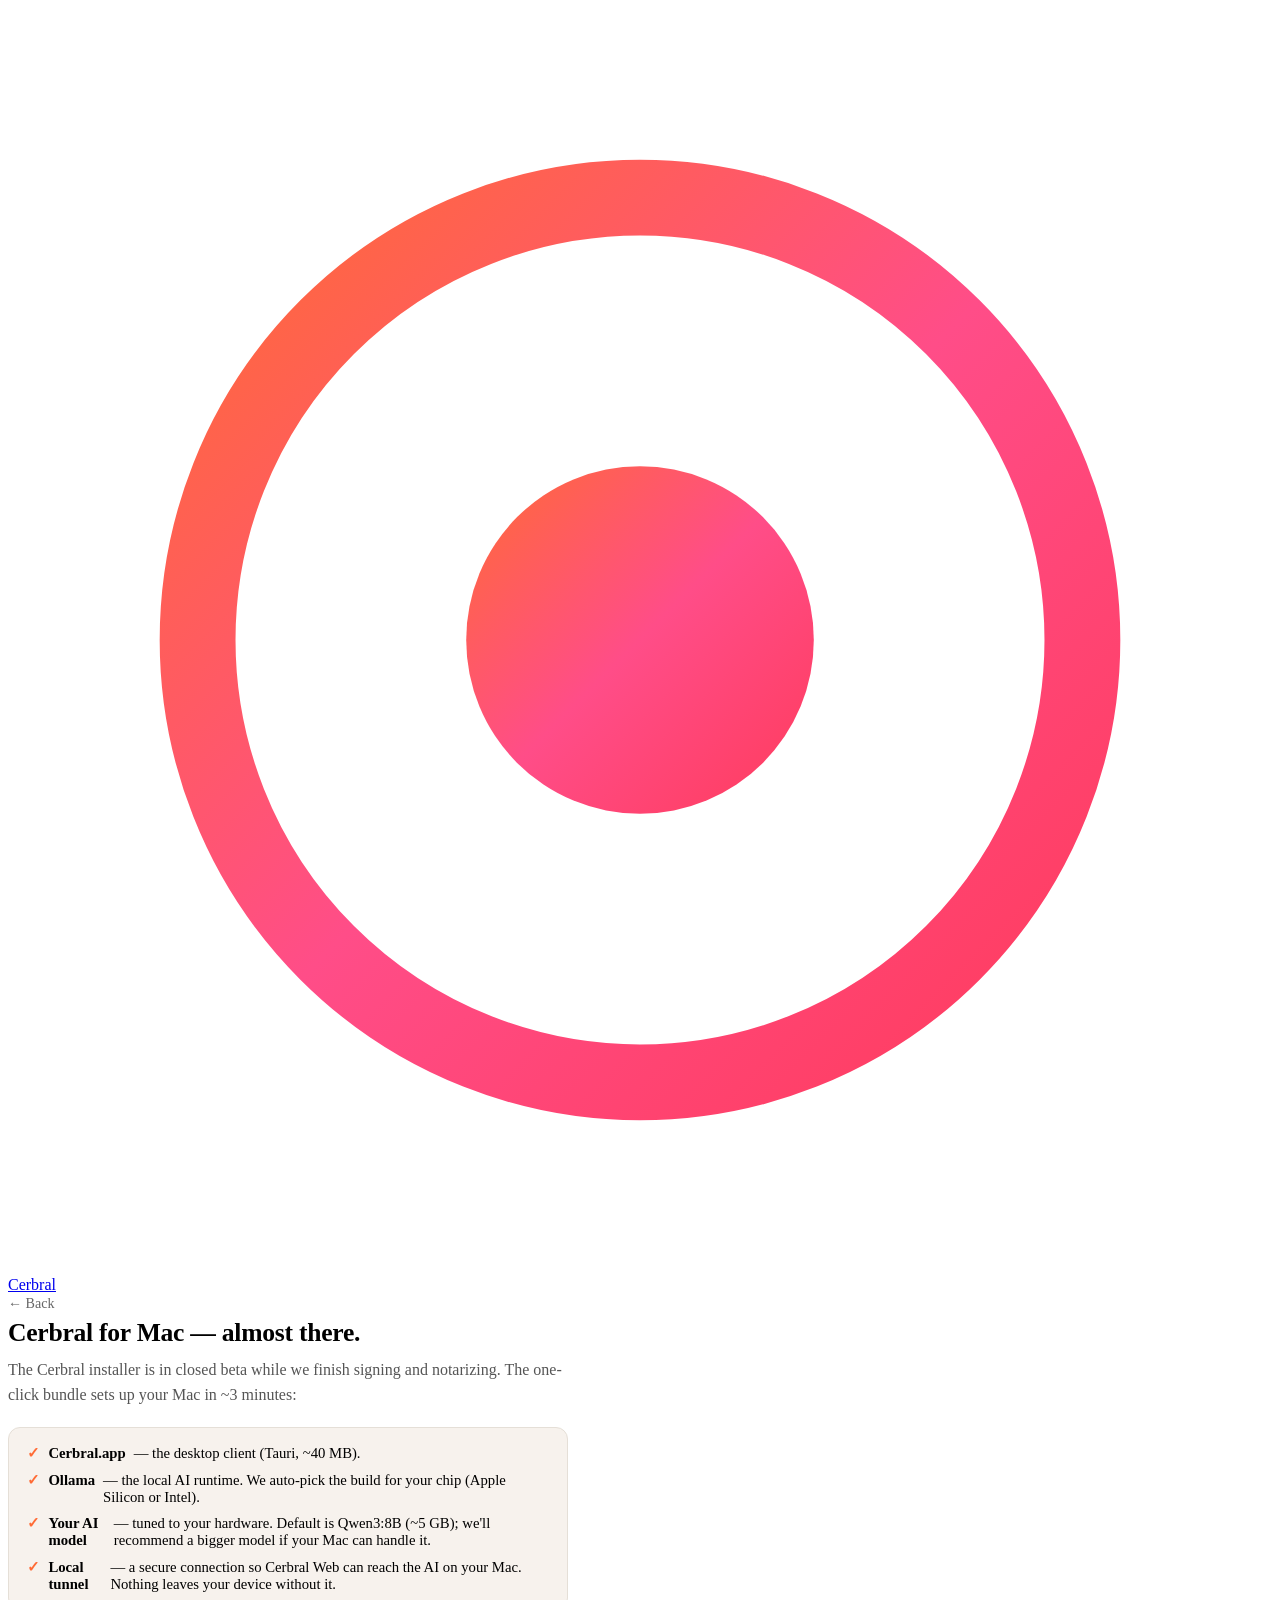
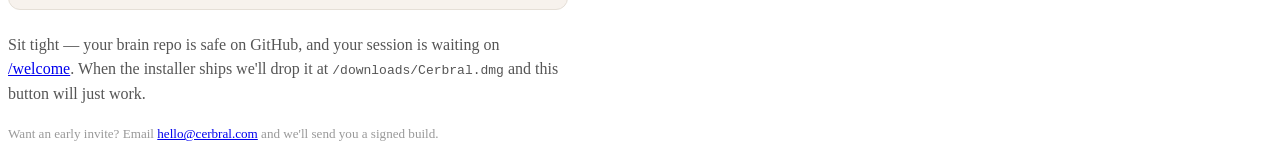
==== site/downloads/index.html @ d10aecfd "Welcome: require Mac install as primary path New users land on /welcome and see a prominent "Install" ====
<!doctype html>
<html lang="en">
<head>
  <meta charset="utf-8">
  <meta name="viewport" content="width=device-width, initial-scale=1">
  <title>Cerbral for Mac — coming soon</title>
  <meta name="theme-color" content="#0a0607">
  <link rel="icon" href="data:image/svg+xml,%3Csvg xmlns='http://www.w3.org/2000/svg' viewBox='0 0 100 100'%3E%3Cdefs%3E%3ClinearGradient id='g' x1='0' x2='1' y1='0' y2='1'%3E%3Cstop offset='0%25' stop-color='%23ff6b35'/%3E%3Cstop offset='100%25' stop-color='%23ff3b5c'/%3E%3C/linearGradient%3E%3C/defs%3E%3Ctext y='.9em' font-size='90' fill='url(%23g)'%3E%E2%9C%A6%3C/text%3E%3C/svg%3E">
  <link rel="stylesheet" href="/style.css">
  <link rel="stylesheet" href="/auth.css">
  <style>
    .dl-card { max-width: 560px; }
    .dl-card h1 { font-size: 1.6rem; letter-spacing: -0.01em; margin: 0.4rem 0 0.5rem; }
    .dl-card .lede { color: var(--fg-muted, #555); line-height: 1.55; margin: 0.6rem 0 1.2rem; }
    .dl-stack { display: grid; gap: 0.55rem; padding: 1rem 1.15rem; border: 1px solid var(--rule, #e5dfd7); border-radius: 12px; background: var(--bg-card, #f7f2ed); margin: 1rem 0 1.4rem; }
    .dl-stack li { list-style: none; font-size: 0.92rem; display: flex; align-items: baseline; gap: 0.5rem; }
    .dl-stack li::before { content: "✓"; color: #ff6b35; font-weight: 600; }
    .dl-small { font-size: 0.82rem; color: var(--fg-subtle, #999); margin-top: 1rem; }
    .dl-back { display: inline-flex; align-items: center; gap: 0.35rem; color: var(--fg-muted, #666); text-decoration: none; font-size: 0.88rem; }
    .dl-back:hover { color: #ff6b35; }
  </style>
</head>
<body class="auth-page auth-minimal">
  <nav class="topbar">
    <div class="container">
      <a class="brand" href="/">
        <svg class="brand-mark" viewBox="0 0 40 40" aria-hidden="true">
          <defs>
            <linearGradient id="brandGrad" x1="0" x2="1" y1="0" y2="1">
              <stop offset="0%" stop-color="#ff6b35"/>
              <stop offset="50%" stop-color="#ff4d88"/>
              <stop offset="100%" stop-color="#ff3b5c"/>
            </linearGradient>
          </defs>
          <circle cx="20" cy="20" r="14" fill="none" stroke="url(#brandGrad)" stroke-width="2.4"/>
          <circle cx="20" cy="20" r="5.5" fill="url(#brandGrad)"/>
        </svg>
        <span>Cerbral</span>
      </a>
    </div>
  </nav>

  <main class="auth-center">
    <div class="auth-card-centered dl-card">
      <a class="dl-back" href="/welcome">← Back</a>
      <h1>Cerbral for Mac — almost there.</h1>
      <p class="lede">
        The Cerbral installer is in closed beta while we finish signing and
        notarizing. The one-click bundle sets up your Mac in ~3 minutes:
      </p>

      <ul class="dl-stack">
        <li><strong>Cerbral.app</strong> — the desktop client (Tauri, ~40 MB).</li>
        <li><strong>Ollama</strong> — the local AI runtime. We auto-pick the build for your chip (Apple Silicon or Intel).</li>
        <li><strong>Your AI model</strong> — tuned to your hardware. Default is Qwen3:8B (~5 GB); we'll recommend a bigger model if your Mac can handle it.</li>
        <li><strong>Local tunnel</strong> — a secure connection so Cerbral Web can reach the AI on your Mac. Nothing leaves your device without it.</li>
      </ul>

      <p class="lede">
        Sit tight — your brain repo is safe on GitHub, and your session is
        waiting on <a href="/welcome">/welcome</a>. When the installer ships
        we'll drop it at <code>/downloads/Cerbral.dmg</code> and this button
        will just work.
      </p>

      <p class="dl-small">
        Want an early invite? Email
        <a href="mailto:hello@cerbral.com">hello@cerbral.com</a> and we'll
        send you a signed build.
      </p>
    </div>
  </main>
</body>
</html>
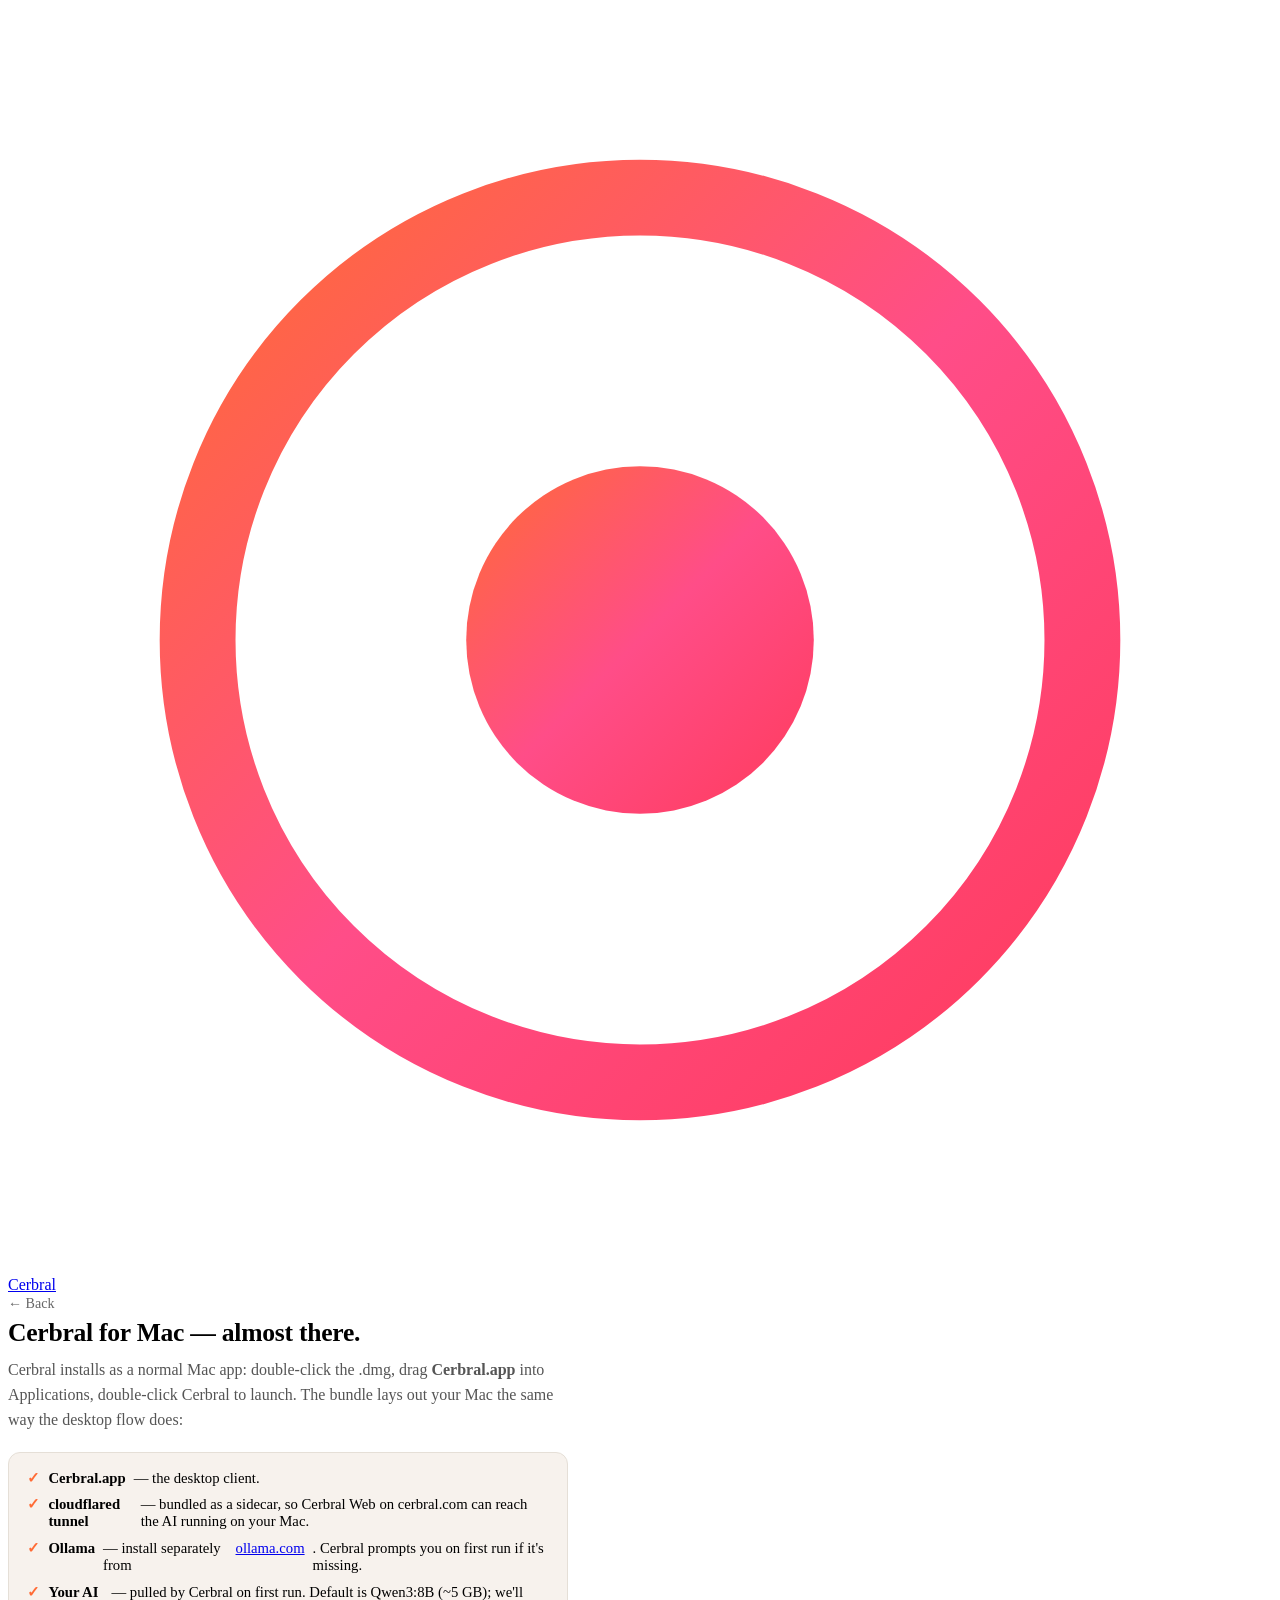
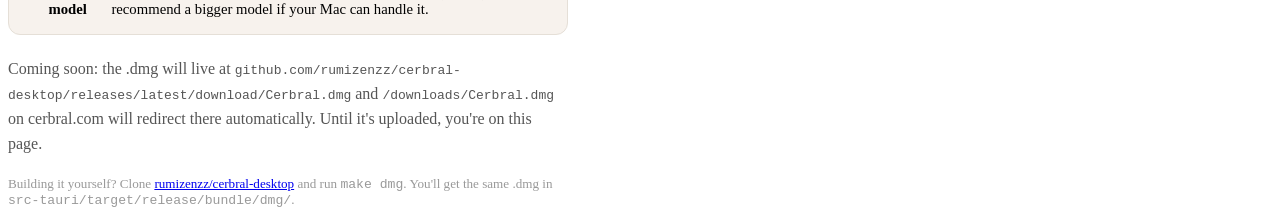
==== commit e8ec5f7a: "Downloads: match desktop install UX to "double-click, drag, double-click" Removes the right-click → " ====
--- a/site/downloads/index.html
+++ b/site/downloads/index.html
@@ -45,28 +45,31 @@
       <a class="dl-back" href="/welcome">← Back</a>
       <h1>Cerbral for Mac — almost there.</h1>
       <p class="lede">
-        The Cerbral installer is in closed beta while we finish signing and
-        notarizing. The one-click bundle sets up your Mac in ~3 minutes:
+        Cerbral installs as a normal Mac app: double-click the .dmg,
+        drag <strong>Cerbral.app</strong> into Applications, double-click
+        Cerbral to launch. The bundle lays out your Mac the same way the
+        desktop flow does:
       </p>
 
       <ul class="dl-stack">
-        <li><strong>Cerbral.app</strong> — the desktop client (Tauri, ~40 MB).</li>
-        <li><strong>Ollama</strong> — the local AI runtime. We auto-pick the build for your chip (Apple Silicon or Intel).</li>
-        <li><strong>Your AI model</strong> — tuned to your hardware. Default is Qwen3:8B (~5 GB); we'll recommend a bigger model if your Mac can handle it.</li>
-        <li><strong>Local tunnel</strong> — a secure connection so Cerbral Web can reach the AI on your Mac. Nothing leaves your device without it.</li>
+        <li><strong>Cerbral.app</strong> — the desktop client.</li>
+        <li><strong>cloudflared tunnel</strong> — bundled as a sidecar, so Cerbral Web on cerbral.com can reach the AI running on your Mac.</li>
+        <li><strong>Ollama</strong> — install separately from <a href="https://ollama.com/download" target="_blank" rel="noopener">ollama.com</a>. Cerbral prompts you on first run if it's missing.</li>
+        <li><strong>Your AI model</strong> — pulled by Cerbral on first run. Default is Qwen3:8B (~5 GB); we'll recommend a bigger model if your Mac can handle it.</li>
       </ul>
 
       <p class="lede">
-        Sit tight — your brain repo is safe on GitHub, and your session is
-        waiting on <a href="/welcome">/welcome</a>. When the installer ships
-        we'll drop it at <code>/downloads/Cerbral.dmg</code> and this button
-        will just work.
+        Coming soon: the .dmg will live at
+        <code>github.com/rumizenzz/cerbral-desktop/releases/latest/download/Cerbral.dmg</code>
+        and <code>/downloads/Cerbral.dmg</code> on cerbral.com will redirect
+        there automatically. Until it's uploaded, you're on this page.
       </p>
 
       <p class="dl-small">
-        Want an early invite? Email
-        <a href="mailto:hello@cerbral.com">hello@cerbral.com</a> and we'll
-        send you a signed build.
+        Building it yourself? Clone
+        <a href="https://github.com/rumizenzz/cerbral-desktop" target="_blank" rel="noopener">rumizenzz/cerbral-desktop</a>
+        and run <code>make dmg</code>. You'll get the same .dmg in
+        <code>src-tauri/target/release/bundle/dmg/</code>.
       </p>
     </div>
   </main>
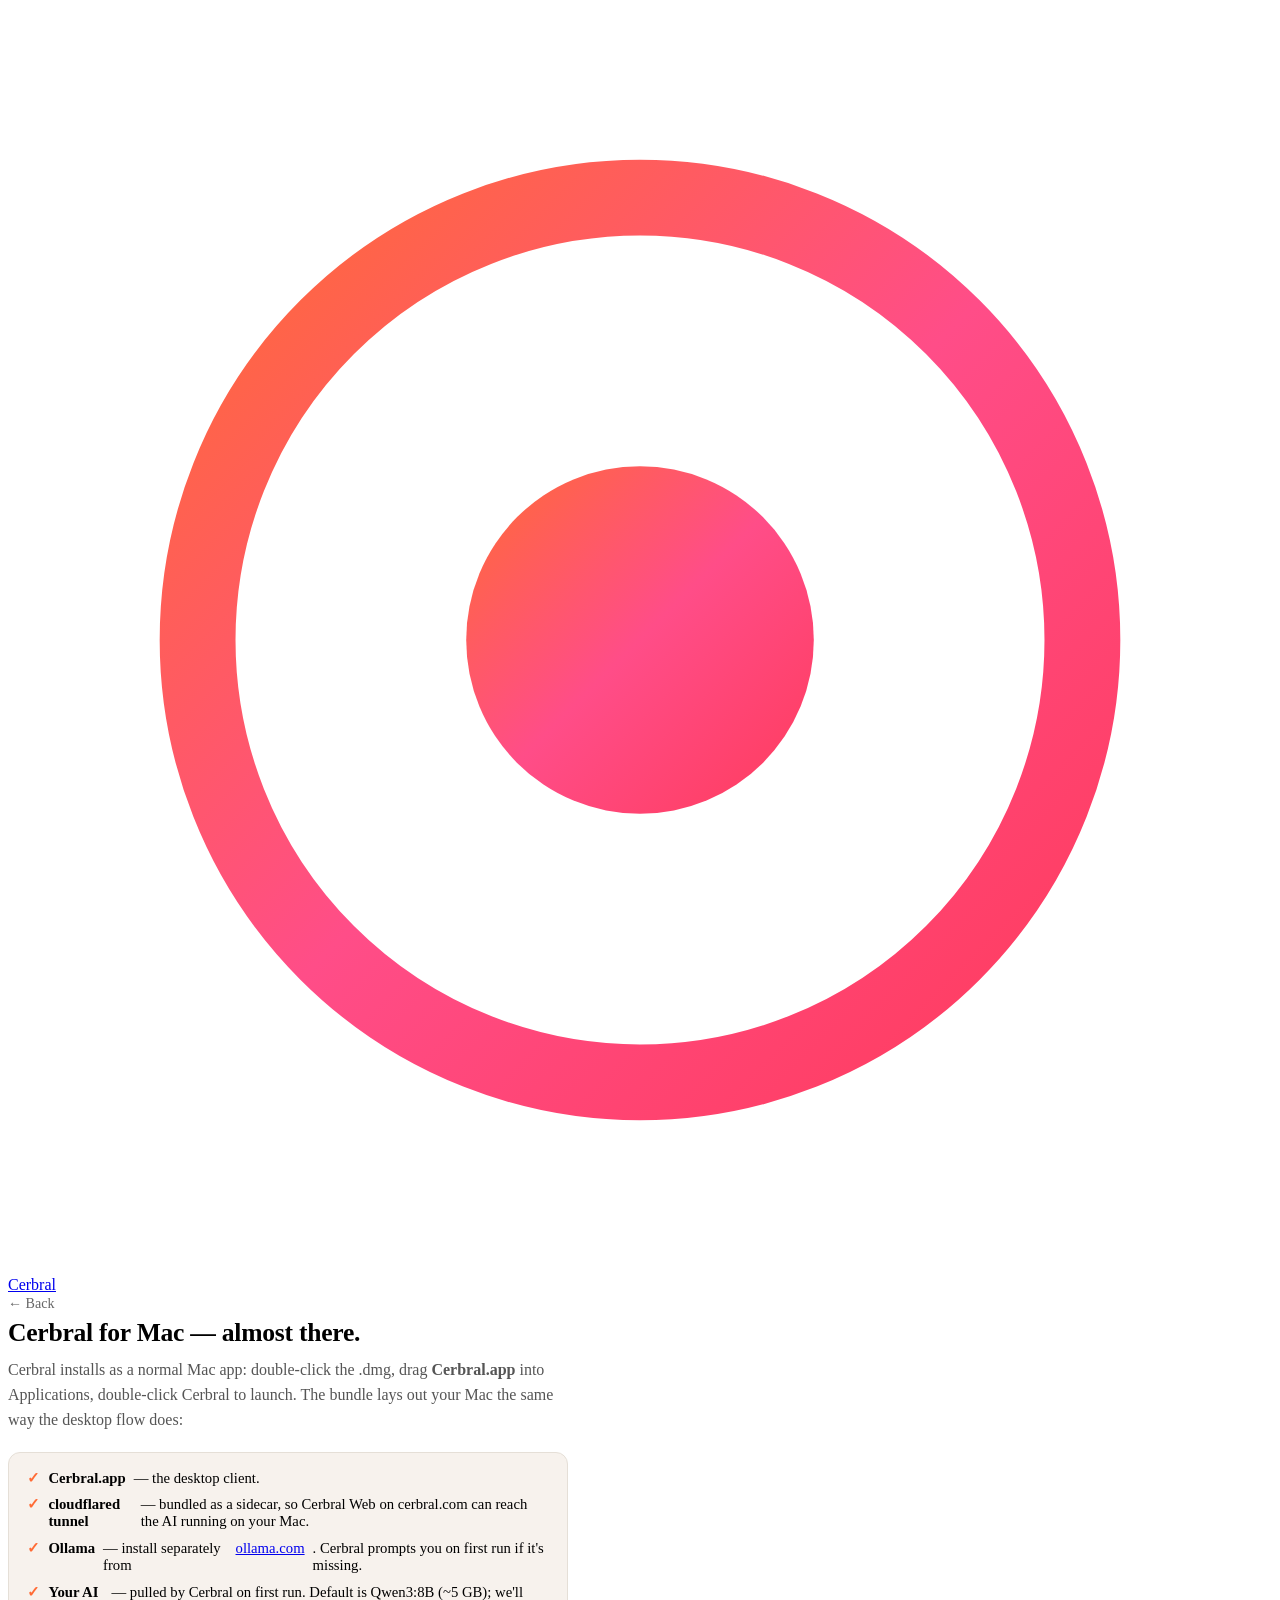
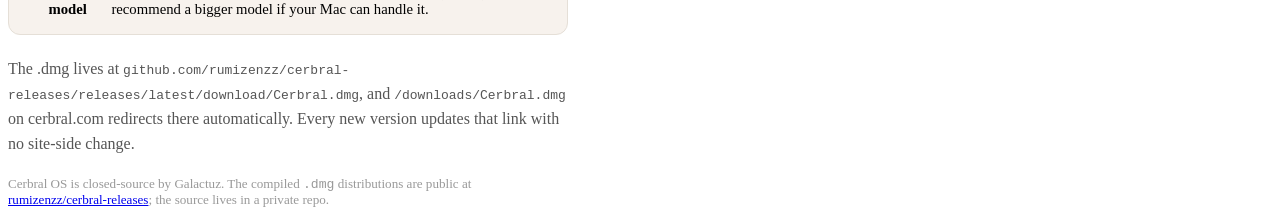
==== commit 89903c2d: "Public links: point distributions at cerbral-releases (public) cerbral-desktop was made private (Cer" ====
--- a/site/downloads/index.html
+++ b/site/downloads/index.html
@@ -59,17 +59,18 @@
       </ul>
 
       <p class="lede">
-        Coming soon: the .dmg will live at
-        <code>github.com/rumizenzz/cerbral-desktop/releases/latest/download/Cerbral.dmg</code>
-        and <code>/downloads/Cerbral.dmg</code> on cerbral.com will redirect
-        there automatically. Until it's uploaded, you're on this page.
+        The .dmg lives at
+        <code>github.com/rumizenzz/cerbral-releases/releases/latest/download/Cerbral.dmg</code>,
+        and <code>/downloads/Cerbral.dmg</code> on cerbral.com redirects
+        there automatically. Every new version updates that link with no
+        site-side change.
       </p>
 
       <p class="dl-small">
-        Building it yourself? Clone
-        <a href="https://github.com/rumizenzz/cerbral-desktop" target="_blank" rel="noopener">rumizenzz/cerbral-desktop</a>
-        and run <code>make dmg</code>. You'll get the same .dmg in
-        <code>src-tauri/target/release/bundle/dmg/</code>.
+        Cerbral OS is closed-source by Galactuz. The compiled
+        <code>.dmg</code> distributions are public at
+        <a href="https://github.com/rumizenzz/cerbral-releases" target="_blank" rel="noopener">rumizenzz/cerbral-releases</a>;
+        the source lives in a private repo.
       </p>
     </div>
   </main>
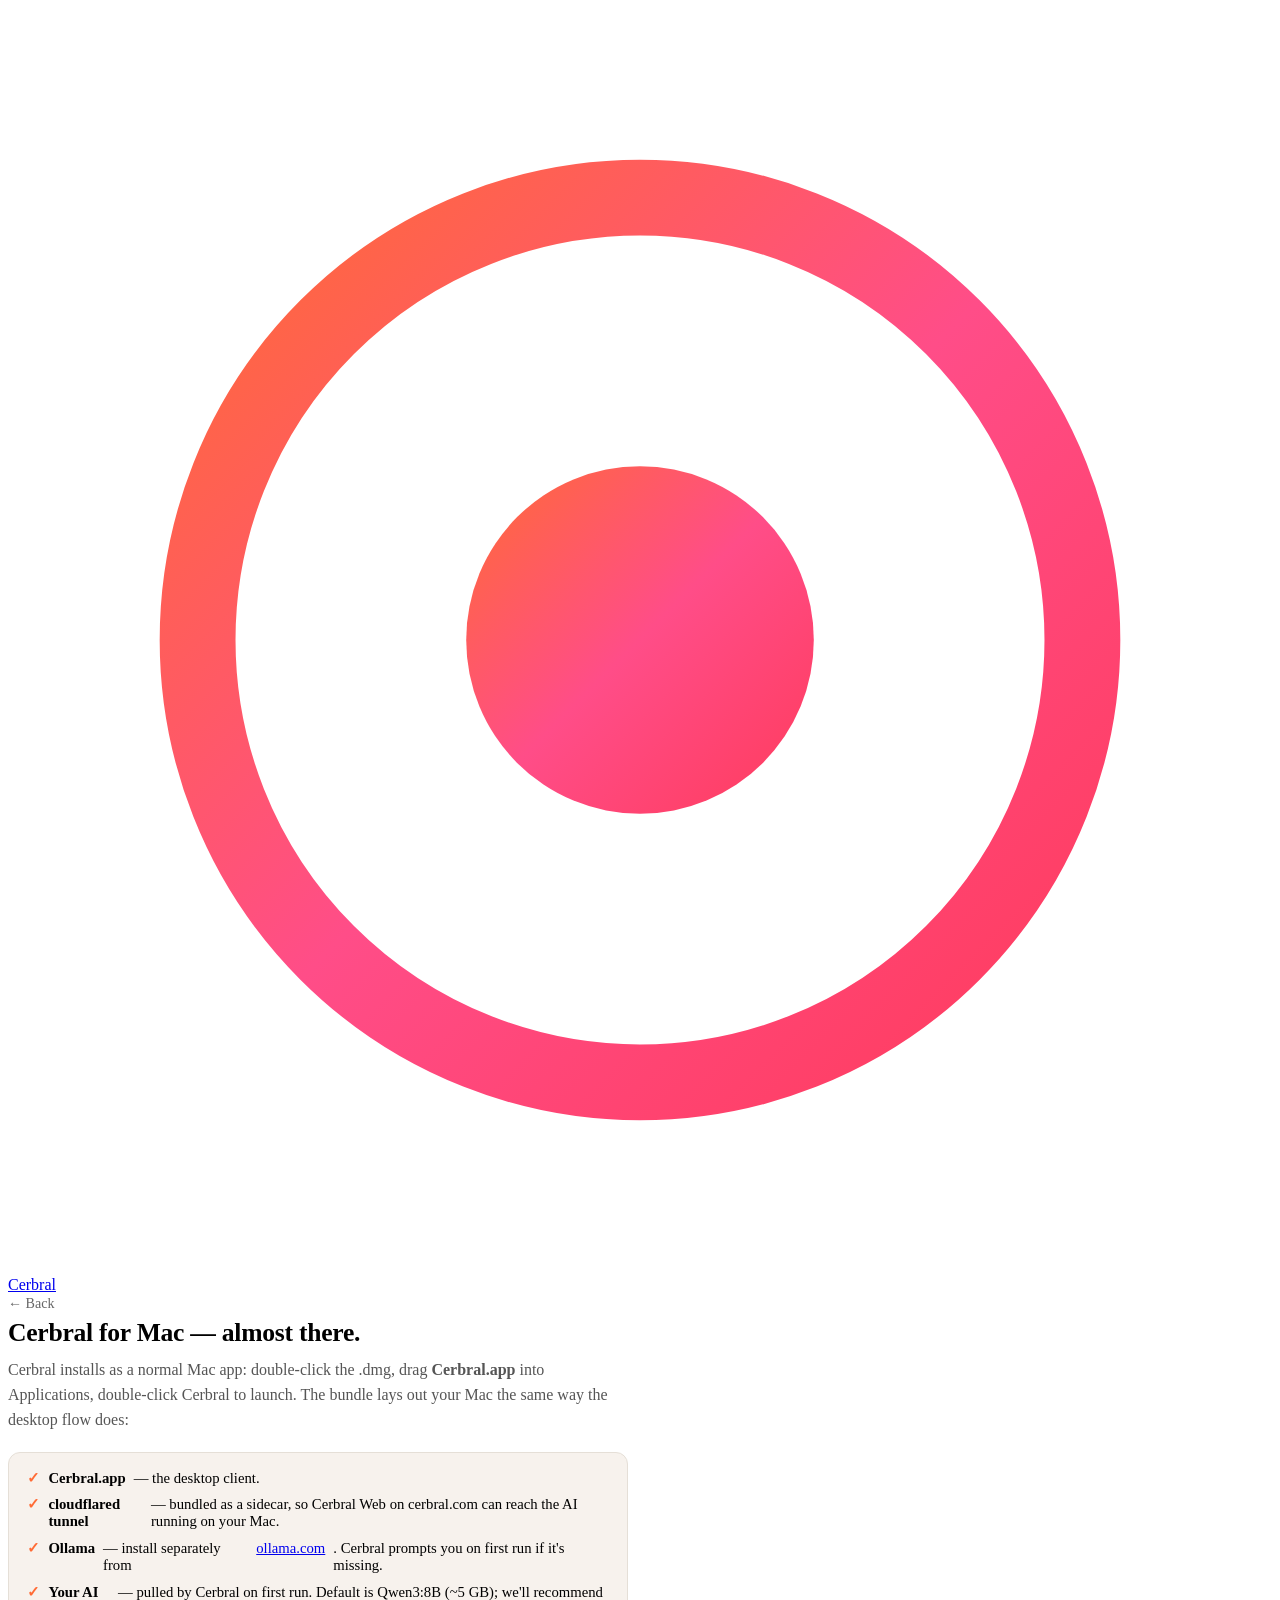
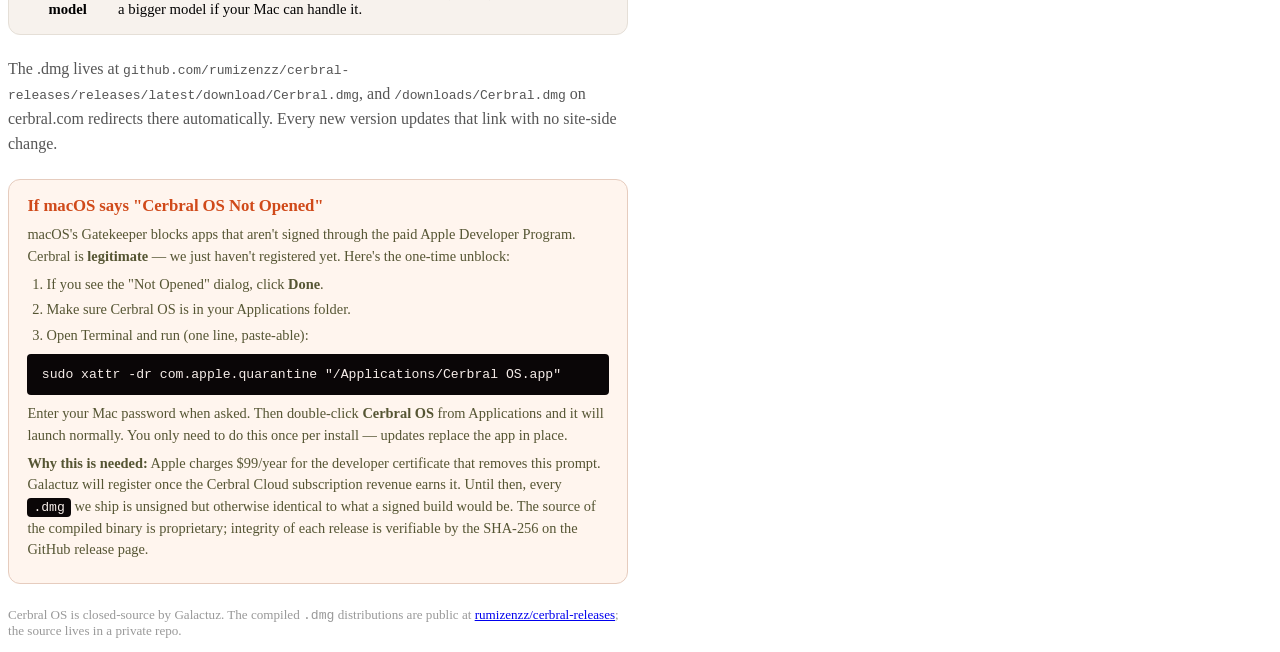
==== commit 23392be8: "downloads: macOS Gatekeeper unblock instructions Every first-time installer hits the "Cerbral OS Not" ====
--- a/site/downloads/index.html
+++ b/site/downloads/index.html
@@ -9,8 +9,9 @@
   <link rel="stylesheet" href="/style.css">
   <link rel="stylesheet" href="/auth.css">
   <style>
-    .dl-card { max-width: 560px; }
+    .dl-card { max-width: 620px; }
     .dl-card h1 { font-size: 1.6rem; letter-spacing: -0.01em; margin: 0.4rem 0 0.5rem; }
+    .dl-card h2 { font-size: 1.05rem; letter-spacing: -0.005em; margin: 1.6rem 0 0.5rem; }
     .dl-card .lede { color: var(--fg-muted, #555); line-height: 1.55; margin: 0.6rem 0 1.2rem; }
     .dl-stack { display: grid; gap: 0.55rem; padding: 1rem 1.15rem; border: 1px solid var(--rule, #e5dfd7); border-radius: 12px; background: var(--bg-card, #f7f2ed); margin: 1rem 0 1.4rem; }
     .dl-stack li { list-style: none; font-size: 0.92rem; display: flex; align-items: baseline; gap: 0.5rem; }
@@ -18,6 +19,36 @@
     .dl-small { font-size: 0.82rem; color: var(--fg-subtle, #999); margin-top: 1rem; }
     .dl-back { display: inline-flex; align-items: center; gap: 0.35rem; color: var(--fg-muted, #666); text-decoration: none; font-size: 0.88rem; }
     .dl-back:hover { color: #ff6b35; }
+    /* Gatekeeper help block — every new user will hit macOS's
+       "not from an identified developer" dialog on first launch
+       until we register for the Apple Developer Program. Keeping
+       this prominent so nobody thinks Cerbral is broken. */
+    .dl-gatekeeper {
+      margin: 1.4rem 0;
+      padding: 1rem 1.15rem;
+      border: 1px solid #e6ccbe;
+      background: #fff5ee;
+      border-radius: 12px;
+    }
+    .dl-gatekeeper h2 { margin-top: 0; color: #d04a1a; }
+    .dl-gatekeeper p { margin: 0.4rem 0; font-size: 0.9rem; color: #553; line-height: 1.5; }
+    .dl-gatekeeper ol { margin: 0.4rem 0 0.4rem 1.2rem; padding: 0; }
+    .dl-gatekeeper ol li { margin: 0.3rem 0; font-size: 0.9rem; color: #553; line-height: 1.45; }
+    .dl-gatekeeper code, .dl-gatekeeper pre {
+      font-family: ui-monospace, Menlo, monospace;
+      font-size: 0.82rem;
+      background: #0a0607;
+      color: #f6ede9;
+      padding: 2px 6px;
+      border-radius: 4px;
+    }
+    .dl-gatekeeper pre {
+      display: block;
+      padding: 0.7rem 0.9rem;
+      overflow-x: auto;
+      line-height: 1.45;
+      margin: 0.5rem 0;
+    }
   </style>
 </head>
 <body class="auth-page auth-minimal">
@@ -66,6 +97,37 @@
         site-side change.
       </p>
 
+      <div class="dl-gatekeeper">
+        <h2>If macOS says "Cerbral OS Not Opened"</h2>
+        <p>
+          macOS's Gatekeeper blocks apps that aren't signed through the
+          paid Apple Developer Program. Cerbral is <strong>legitimate</strong>
+          — we just haven't registered yet. Here's the one-time unblock:
+        </p>
+        <ol>
+          <li>If you see the "Not Opened" dialog, click <strong>Done</strong>.</li>
+          <li>Make sure Cerbral OS is in your Applications folder.</li>
+          <li>Open Terminal and run (one line, paste-able):</li>
+        </ol>
+        <pre>sudo xattr -dr com.apple.quarantine "/Applications/Cerbral OS.app"</pre>
+        <p>
+          Enter your Mac password when asked. Then double-click
+          <strong>Cerbral OS</strong> from Applications and it will
+          launch normally. You only need to do this once per install —
+          updates replace the app in place.
+        </p>
+        <p class="dl-small">
+          <strong>Why this is needed:</strong> Apple charges $99/year for
+          the developer certificate that removes this prompt.
+          Galactuz will register once the Cerbral Cloud subscription
+          revenue earns it. Until then, every <code>.dmg</code> we ship
+          is unsigned but otherwise identical to what a signed build
+          would be. The source of the compiled binary is proprietary;
+          integrity of each release is verifiable by the SHA-256 on the
+          GitHub release page.
+        </p>
+      </div>
+
       <p class="dl-small">
         Cerbral OS is closed-source by Galactuz. The compiled
         <code>.dmg</code> distributions are public at
